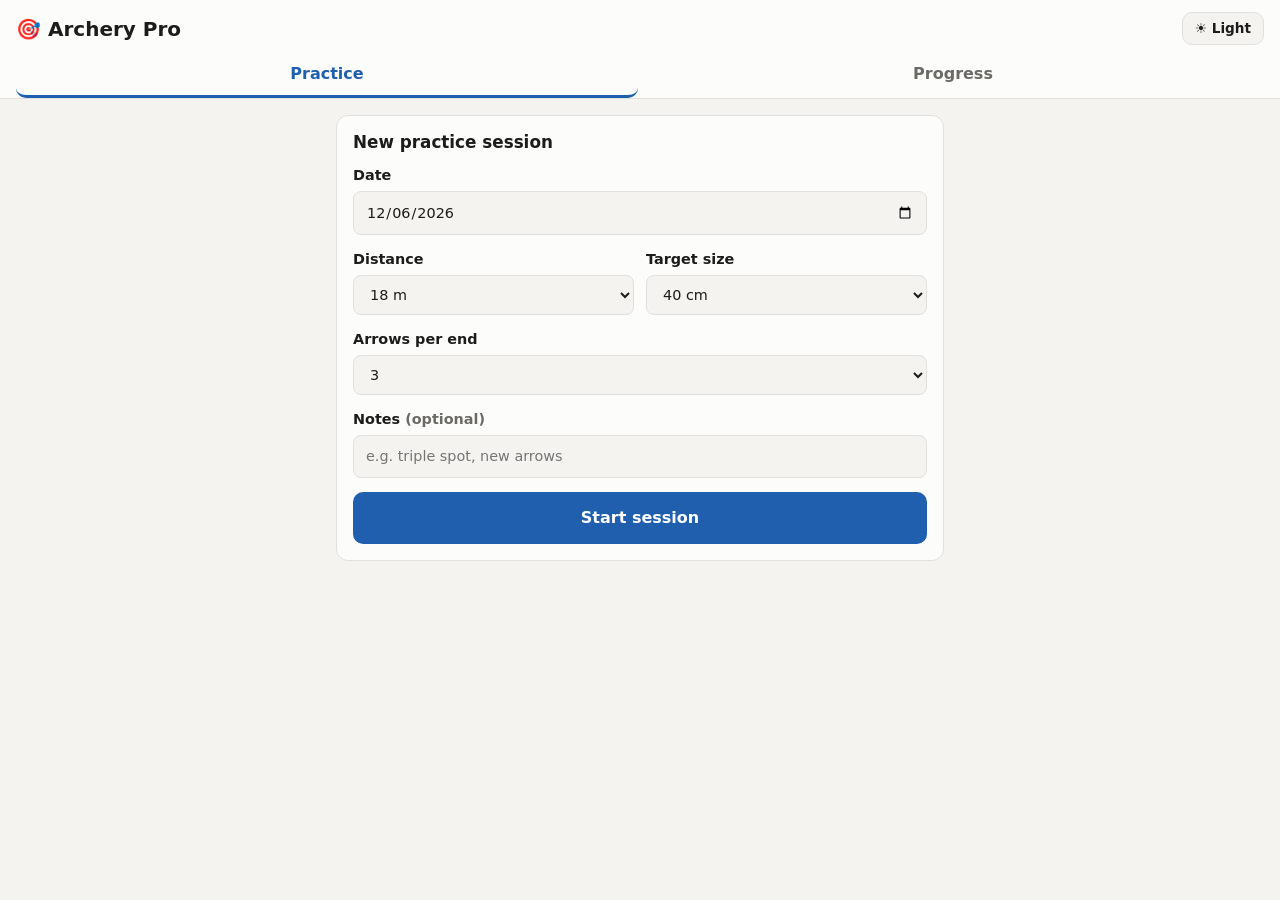
==== index.html @ 3d14a2f7 "List tally rows in ascending order Show the tally from M up to X instead of X down to M, and bump th" ====
<!doctype html>
<html lang="en">
<head>
  <meta charset="utf-8">
  <meta name="viewport" content="width=device-width, initial-scale=1, viewport-fit=cover">
  <meta name="theme-color" content="#1f5fae">
  <link rel="manifest" href="manifest.webmanifest">
  <link rel="apple-touch-icon" href="icons/apple-touch-icon.png">
  <meta name="apple-mobile-web-app-capable" content="yes">
  <meta name="mobile-web-app-capable" content="yes">
  <meta name="apple-mobile-web-app-title" content="Archery Pro">
  <meta name="apple-mobile-web-app-status-bar-style" content="default">
  <title>Archery Pro</title>
  <link rel="icon" href="data:image/svg+xml,%3Csvg xmlns=%22http://www.w3.org/2000/svg%22 viewBox=%220 0 100 100%22%3E%3Ctext y=%22.9em%22 font-size=%2290%22%3E%F0%9F%8E%AF%3C/text%3E%3C/svg%3E">
  <script>
    // Apply the saved theme before the page paints to avoid a flash.
    try {
      const t = localStorage.getItem('archeryPro.theme');
      if (t === 'light' || t === 'dark') document.documentElement.dataset.theme = t;
    } catch {}
  </script>
  <link rel="stylesheet" href="css/styles.css?v=10">
</head>
<body>
  <header class="app-header">
    <div class="header-row">
      <h1>🎯 Archery Pro</h1>
      <button id="theme-toggle" class="secondary theme-toggle" type="button"></button>
    </div>
    <nav class="tabs" role="tablist">
      <button class="tab" role="tab" data-view="practice" aria-selected="true">Practice</button>
      <button class="tab" role="tab" data-view="history" aria-selected="false">Progress</button>
    </nav>
  </header>

  <main>
    <!-- Practice: start a session, or score the active one -->
    <section id="view-practice" class="view">
      <form id="start-form" class="card" hidden>
        <h2>New practice session</h2>
        <label>Date
          <input type="date" name="date" required>
        </label>
        <div class="field-row">
          <label>Distance
            <select name="distanceM"></select>
          </label>
          <label>Target size
            <select name="targetCm"></select>
          </label>
        </div>
        <label>Arrows per end
          <select name="arrowsPerEnd">
            <option value="3" selected>3</option>
            <option value="6">6</option>
            <option value="0">Varies (tap End done after each end)</option>
          </select>
        </label>
        <label>Notes <span class="muted">(optional)</span>
          <input type="text" name="notes" placeholder="e.g. triple spot, new arrows" maxlength="80">
        </label>
        <button type="submit" class="primary">Start session</button>
      </form>

      <div id="active-session" hidden>
        <div class="card session-head">
          <div>
            <h2 id="session-title"></h2>
            <p id="session-notes" class="muted"></p>
          </div>
          <button id="finish-btn" class="secondary">Finish</button>
        </div>

        <div class="card">
          <div class="end-label">
            <span id="end-number"></span>
            <span id="end-running" class="muted"></span>
          </div>
          <div id="current-end" class="slots"></div>
          <div id="keypad" class="keypad"></div>
          <div class="keypad-actions">
            <button id="undo-btn" class="secondary">↶ Undo</button>
            <button id="end-done-btn" class="secondary">End done ✓</button>
          </div>
          <label class="inline-select">Arrows per end
            <select id="arrows-select">
              <option value="1">1</option>
              <option value="2">2</option>
              <option value="3">3</option>
              <option value="4">4</option>
              <option value="5">5</option>
              <option value="6">6</option>
              <option value="0">Any (End done)</option>
            </select>
          </label>
        </div>

        <div class="card">
          <div class="tally-head">
            <h3>Tally</h3>
            <span id="tally-total" class="muted"></span>
          </div>
          <div id="tally" class="tally"></div>
        </div>

        <div class="stats" id="live-stats"></div>

        <div class="card">
          <h3>Ends</h3>
          <table class="ends-table">
            <thead><tr><th>#</th><th>Arrows</th><th>End</th><th>Avg</th><th>Total</th><th></th></tr></thead>
            <tbody id="ends-body"></tbody>
          </table>
          <p id="ends-empty" class="empty">Tap the keypad to score your first end.</p>
        </div>

        <div class="card" id="end-chart-card" hidden>
          <h3>Average arrow score per end</h3>
          <div id="end-chart" class="chart"></div>
        </div>
      </div>
    </section>

    <!-- History: chart across sessions + session list -->
    <section id="view-history" class="view" hidden>
      <div class="setup-filter" id="setup-filter" role="radiogroup" aria-label="Distance and target size"></div>

      <div class="stats" id="overall-stats"></div>

      <div class="card">
        <h2>Average arrow score per session <span id="chart-setup" class="muted"></span></h2>
        <div id="chart" class="chart"></div>
      </div>

      <div class="card">
        <h2>Sessions</h2>
        <ul id="session-list" class="session-list"></ul>
        <p id="sessions-empty" class="empty">No sessions yet.</p>
      </div>

      <div class="card data-tools">
        <h3>Your data</h3>
        <p class="muted">Data is saved in this browser only. Export a backup to keep it safe or move it to another device.</p>
        <div class="row">
          <button id="export-btn" class="secondary">Export backup</button>
          <label class="button secondary">Import backup
            <input id="import-input" type="file" accept="application/json,.json" hidden>
          </label>
        </div>
      </div>
    </section>
  </main>

  <script type="module" src="js/app.js?v=10"></script>
  <script>
    // Keep a copy of the app on the device so it works offline.
    if ('serviceWorker' in navigator) {
      window.addEventListener('load', () => navigator.serviceWorker.register('sw.js').catch(() => {}));
    }
    // Ask the browser not to clear saved sessions when space runs low.
    if (navigator.storage && navigator.storage.persist) navigator.storage.persist().catch(() => {});
  </script>
</body>
</html>
---- css/styles.css ----
:root {
  --bg: #f4f3ef;
  --surface: #fcfcfb;
  --text: #1c1c1a;
  --text-muted: #6b6a65;
  --border: #e2e0da;
  --accent: #1f5fae;
  --accent-text: #ffffff;
  --series: #2a78d6;
  --grid: #e8e6e1;
  --danger: #c0392b;

  --gold: #f5c518;
  --red: #e0362c;
  --blue: #2f8fdd;
  --black: #222222;
  --white: #ffffff;
  --miss: #9a9890;

  --radius: 12px;
  color-scheme: light;
}

/* Dark theme: follows the system unless the user picked a theme in the app. */
@media (prefers-color-scheme: dark) {
  :root:not([data-theme="light"]) {
    --bg: #121211;
    --surface: #1a1a19;
    --text: #ecebe6;
    --text-muted: #a3a29b;
    --border: #2f2f2c;
    --accent: #3987e5;
    --series: #3987e5;
    --grid: #2b2b28;
    --black: #000000;
    color-scheme: dark;
  }
}

:root[data-theme="dark"] {
  --bg: #121211;
  --surface: #1a1a19;
  --text: #ecebe6;
  --text-muted: #a3a29b;
  --border: #2f2f2c;
  --accent: #3987e5;
  --series: #3987e5;
  --grid: #2b2b28;
  --black: #000000;
  color-scheme: dark;
}

* { box-sizing: border-box; }
[hidden] { display: none !important; }

body {
  margin: 0;
  background: var(--bg);
  color: var(--text);
  font: 16px/1.4 system-ui, -apple-system, "Segoe UI", Roboto, sans-serif;
  -webkit-tap-highlight-color: transparent;
}

h1, h2, h3 { margin: 0 0 12px; line-height: 1.2; }
h1 { font-size: 1.25rem; }
h2 { font-size: 1.05rem; }
h3 { font-size: 0.95rem; }
.muted { color: var(--text-muted); }
.empty { color: var(--text-muted); text-align: center; margin: 16px 0; }

.app-header {
  position: sticky;
  top: 0;
  z-index: 10;
  background: var(--surface);
  border-bottom: 1px solid var(--border);
  padding: 12px 16px 0;
  padding-top: max(12px, env(safe-area-inset-top));
}
.app-header h1 { margin-bottom: 0; }
.header-row { display: flex; justify-content: space-between; align-items: center; gap: 12px; margin-bottom: 8px; }
.theme-toggle { padding: 6px 12px; font-size: 0.85rem; gap: 6px; }

.tabs { display: flex; gap: 4px; }
.tab {
  flex: 1;
  background: none;
  border: 0;
  border-bottom: 3px solid transparent;
  padding: 10px 0;
  font: inherit;
  font-weight: 600;
  color: var(--text-muted);
  cursor: pointer;
}
.tab[aria-selected="true"] { color: var(--accent); border-color: var(--accent); }

main { max-width: 640px; margin: 0 auto; padding: 16px; padding-bottom: 48px; }

.card {
  background: var(--surface);
  border: 1px solid var(--border);
  border-radius: var(--radius);
  padding: 16px;
  margin-bottom: 16px;
}

/* ---------- forms & buttons ---------- */

label { display: block; margin-bottom: 14px; font-weight: 600; font-size: 0.9rem; }
input, select {
  display: block;
  width: 100%;
  margin-top: 6px;
  padding: 10px 12px;
  font: inherit;
  font-weight: 400;
  color: var(--text);
  background: var(--bg);
  border: 1px solid var(--border);
  border-radius: 8px;
}

button, .button {
  font: inherit;
  font-weight: 600;
  border-radius: 10px;
  padding: 10px 16px;
  cursor: pointer;
  border: 1px solid transparent;
  display: inline-flex;
  align-items: center;
  justify-content: center;
}
button:disabled { opacity: 0.4; cursor: default; }
.primary { background: var(--accent); color: var(--accent-text); width: 100%; padding: 14px; }
.secondary { background: var(--bg); color: var(--text); border-color: var(--border); }
.small { padding: 6px 12px; font-size: 0.85rem; }
.icon-btn { background: none; border: 0; color: var(--text-muted); padding: 6px 8px; font-size: 0.9rem; }
.icon-btn:hover { color: var(--danger); }
.row { display: flex; gap: 8px; flex-wrap: wrap; }
.row .button { margin: 0; font-size: 1rem; }

/* ---------- stats ---------- */

.stats {
  display: grid;
  grid-template-columns: repeat(auto-fit, minmax(80px, 1fr));
  gap: 8px;
  margin-bottom: 16px;
}
.stat {
  background: var(--surface);
  border: 1px solid var(--border);
  border-radius: var(--radius);
  padding: 10px 12px;
  display: flex;
  flex-direction: column;
}
.stat-value { font-size: 1.35rem; font-weight: 700; font-variant-numeric: tabular-nums; }
.stat-label { font-size: 0.75rem; color: var(--text-muted); text-transform: uppercase; letter-spacing: 0.03em; }

/* ---------- active session ---------- */

.session-head { display: flex; justify-content: space-between; align-items: center; gap: 12px; }
.session-head h2 { margin-bottom: 2px; }
.session-head p { margin: 0; font-size: 0.9rem; }

.end-label { display: flex; justify-content: space-between; font-weight: 600; margin-bottom: 10px; }

.slots { display: flex; flex-wrap: wrap; gap: 8px; margin-bottom: 16px; }
.slot {
  flex: 1 1 0;
  min-width: 44px;
  height: 52px;
  border-radius: 10px;
  border: 2px dashed var(--border);
  display: flex;
  align-items: center;
  justify-content: center;
  font-size: 1.4rem;
  font-weight: 700;
}
.slot.next { border-color: var(--accent); }
.slot.filled { border-style: solid; }

.keypad { display: grid; grid-template-columns: repeat(4, 1fr); gap: 8px; }
.key {
  height: 60px;
  font-size: 1.4rem;
  font-weight: 700;
  border-radius: 12px;
  border: 2px solid rgba(0, 0, 0, 0.15);
  touch-action: manipulation;
  user-select: none;
}
.key:active { transform: scale(0.95); }
.keypad-actions { display: grid; grid-template-columns: 1fr 1fr; gap: 8px; margin-top: 10px; }
.inline-select { display: flex; align-items: center; justify-content: space-between; gap: 12px; margin: 14px 0 0; color: var(--text-muted); }
.inline-select select { width: auto; margin-top: 0; }

/* Target face colours */
.ring-gold { background: var(--gold); color: #1c1c1a; }
.ring-red { background: var(--red); color: #ffffff; }
.ring-blue { background: var(--blue); color: #ffffff; }
.ring-black { background: var(--black); color: #ffffff; border-color: #555 !important; }
.ring-white { background: var(--white); color: #1c1c1a; border-color: #bbb !important; }
.ring-miss { background: var(--miss); color: #ffffff; }

.ends-table { width: 100%; border-collapse: collapse; font-variant-numeric: tabular-nums; }
.ends-table th { text-align: left; font-size: 0.75rem; color: var(--text-muted); font-weight: 600; padding: 4px 6px; border-bottom: 1px solid var(--border); }
.ends-table td { padding: 8px 6px; border-bottom: 1px solid var(--border); }
.ends-table tr:last-child td { border-bottom: 0; }
.ends-table tr.partial td { color: var(--text-muted); }
.ends-table tr.partial .chip { opacity: 0.6; }
.ends-table .num { text-align: right; font-weight: 600; }
.ends-table th:nth-child(3), .ends-table th:nth-child(4), .ends-table th:nth-child(5) { text-align: right; }
.chips { display: flex; gap: 4px; flex-wrap: wrap; }
.chip {
  min-width: 28px;
  height: 28px;
  border-radius: 50%;
  display: inline-flex;
  align-items: center;
  justify-content: center;
  font-size: 0.8rem;
  font-weight: 700;
  border: 1px solid rgba(0, 0, 0, 0.15);
}

/* ---------- history ---------- */

.chart { position: relative; width: 100%; }
.chart svg { display: block; max-width: 100%; height: auto; overflow: visible; }
.chart .grid { stroke: var(--grid); stroke-width: 1; }
.chart .axis { fill: var(--text-muted); font-size: 11px; }
.chart .series-line { fill: none; stroke: var(--series); stroke-width: 2; stroke-linejoin: round; stroke-linecap: round; }
.chart .series-dot { fill: var(--series); stroke: var(--surface); stroke-width: 2; }
.chart .value-label { fill: var(--text); font-size: 12px; font-weight: 600; }
.chart .reference { stroke: var(--text-muted); stroke-width: 1; stroke-dasharray: 6 4; }
.chart .reference-label { fill: var(--text-muted); font-size: 11px; paint-order: stroke; stroke: var(--surface); stroke-width: 4px; stroke-linejoin: round; }
.chart .crosshair { stroke: var(--text-muted); stroke-width: 1; stroke-dasharray: 3 3; }
.tooltip {
  position: absolute;
  transform: translate(-50%, calc(-100% - 12px));
  background: var(--text);
  color: var(--surface);
  font-size: 0.8rem;
  padding: 6px 10px;
  border-radius: 8px;
  pointer-events: none;
  white-space: nowrap;
}

.session-list { list-style: none; margin: 0; padding: 0; }
.session-item {
  display: grid;
  grid-template-columns: 1fr auto;
  gap: 4px 12px;
  padding: 12px 0;
  border-bottom: 1px solid var(--border);
}
.session-item:last-child { border-bottom: 0; }
.session-main { display: flex; flex-direction: column; min-width: 0; }
.session-main .muted { font-size: 0.85rem; overflow-wrap: anywhere; }
.session-score { display: flex; flex-direction: column; align-items: flex-end; }
.session-score .muted { font-size: 0.8rem; }
.session-actions { grid-column: 1 / -1; display: flex; justify-content: space-between; align-items: center; }
.badge {
  font-size: 0.7rem;
  background: var(--accent);
  color: var(--accent-text);
  padding: 2px 8px;
  border-radius: 999px;
  vertical-align: middle;
}

.data-tools p { font-size: 0.9rem; margin-top: 0; }

/* ---------- setup (distance / target size) ---------- */

.field-row { display: grid; grid-template-columns: 1fr 1fr; gap: 12px; }
.setup-filter { display: flex; flex-wrap: wrap; gap: 8px; margin-bottom: 16px; }
.setup-chip {
  background: var(--surface);
  color: var(--text);
  border: 1px solid var(--border);
  border-radius: 999px;
  padding: 8px 14px;
  font-size: 0.9rem;
  gap: 8px;
}
.setup-chip[aria-checked="true"] { background: var(--accent); border-color: var(--accent); color: var(--accent-text); }
.setup-chip .count { font-weight: 400; opacity: 0.8; font-variant-numeric: tabular-nums; }
#chart-setup { display: block; margin-top: 4px; font-size: 0.85rem; font-weight: 400; }

/* Six live tiles during practice: two even rows of three. */
#live-stats { grid-template-columns: repeat(3, 1fr); }

/* ---------- tally ---------- */

.tally-head { display: flex; justify-content: space-between; align-items: baseline; }
.tally { display: grid; grid-template-columns: 1fr; }
.tally-row:last-child { border-bottom: 0; }
.tally-row {
  display: grid;
  grid-template-columns: 30px 1fr auto;
  align-items: center;
  gap: 8px;
  min-height: 32px;
  padding: 2px 0;
  border-bottom: 1px solid var(--border);
}
.tally-row.zero .chip { opacity: 0.35; }
.tally-row.zero .tally-count { color: var(--text-muted); opacity: 0.6; }
.tally-marks { display: flex; flex-wrap: wrap; gap: 4px 6px; min-width: 0; }
.tally-group { stroke: var(--text); stroke-width: 2.2; stroke-linecap: round; flex: none; }
.tally-count { font-weight: 700; font-variant-numeric: tabular-nums; min-width: 2ch; text-align: right; }
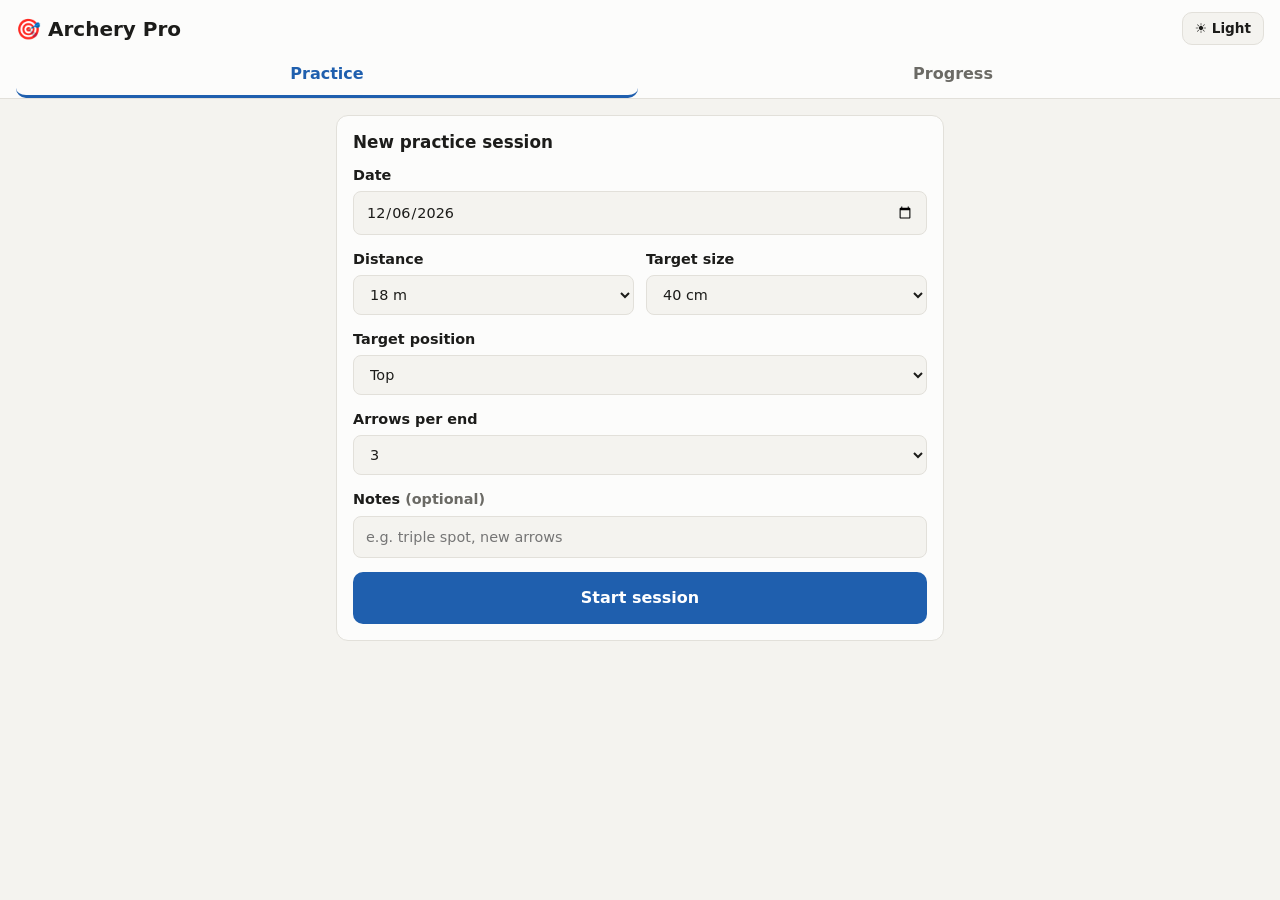
==== commit 884ccc90: "Track top and bottom target ends separately Record a target position (top or bottom) for each end, c" ====
--- a/index.html
+++ b/index.html
@@ -19,7 +19,7 @@
       if (t === 'light' || t === 'dark') document.documentElement.dataset.theme = t;
     } catch {}
   </script>
-  <link rel="stylesheet" href="css/styles.css?v=10">
+  <link rel="stylesheet" href="css/styles.css?v=11">
 </head>
 <body>
   <header class="app-header">
@@ -49,6 +49,12 @@
             <select name="targetCm"></select>
           </label>
         </div>
+        <label>Target position
+          <select name="position">
+            <option value="top">Top</option>
+            <option value="bottom">Bottom</option>
+          </select>
+        </label>
         <label>Arrows per end
           <select name="arrowsPerEnd">
             <option value="3" selected>3</option>
@@ -75,6 +81,10 @@
           <div class="end-label">
             <span id="end-number"></span>
             <span id="end-running" class="muted"></span>
+          </div>
+          <div id="position-toggle" class="segmented" role="radiogroup" aria-label="Target position">
+            <button type="button" role="radio" data-position="top">Top target</button>
+            <button type="button" role="radio" data-position="bottom">Bottom target</button>
           </div>
           <div id="current-end" class="slots"></div>
           <div id="keypad" class="keypad"></div>
@@ -125,6 +135,12 @@
     <section id="view-history" class="view" hidden>
       <div class="setup-filter" id="setup-filter" role="radiogroup" aria-label="Distance and target size"></div>
 
+      <div id="position-filter" class="segmented" role="radiogroup" aria-label="Target position">
+        <button type="button" role="radio" data-filter-position="all">Combined</button>
+        <button type="button" role="radio" data-filter-position="top">Top</button>
+        <button type="button" role="radio" data-filter-position="bottom">Bottom</button>
+      </div>
+
       <div class="stats" id="overall-stats"></div>
 
       <div class="card">
@@ -151,7 +167,7 @@
     </section>
   </main>
 
-  <script type="module" src="js/app.js?v=10"></script>
+  <script type="module" src="js/app.js?v=11"></script>
   <script>
     // Keep a copy of the app on the device so it works offline.
     if ('serviceWorker' in navigator) {
--- a/css/styles.css
+++ b/css/styles.css
@@ -317,3 +317,38 @@
 .tally-group { stroke: var(--text); stroke-width: 2.2; stroke-linecap: round; flex: none; }
 .tally-count { font-weight: 700; font-variant-numeric: tabular-nums; min-width: 2ch; text-align: right; }
 
+/* ---------- target position (top / bottom) ---------- */
+
+.segmented {
+  display: flex;
+  background: var(--bg);
+  border: 1px solid var(--border);
+  border-radius: 10px;
+  padding: 3px;
+  gap: 3px;
+  margin-bottom: 12px;
+}
+.segmented button {
+  flex: 1;
+  background: none;
+  color: var(--text-muted);
+  border: 0;
+  border-radius: 8px;
+  padding: 8px 10px;
+  font-size: 0.9rem;
+}
+.segmented button[aria-checked="true"] { background: var(--accent); color: var(--accent-text); }
+#position-filter { margin-bottom: 16px; }
+.pos-badge {
+  display: inline-block;
+  margin-left: 4px;
+  font-size: 0.65rem;
+  font-weight: 700;
+  line-height: 1;
+  padding: 3px 4px;
+  border-radius: 4px;
+  vertical-align: middle;
+  border: 1px solid var(--border);
+  color: var(--text-muted);
+}
+
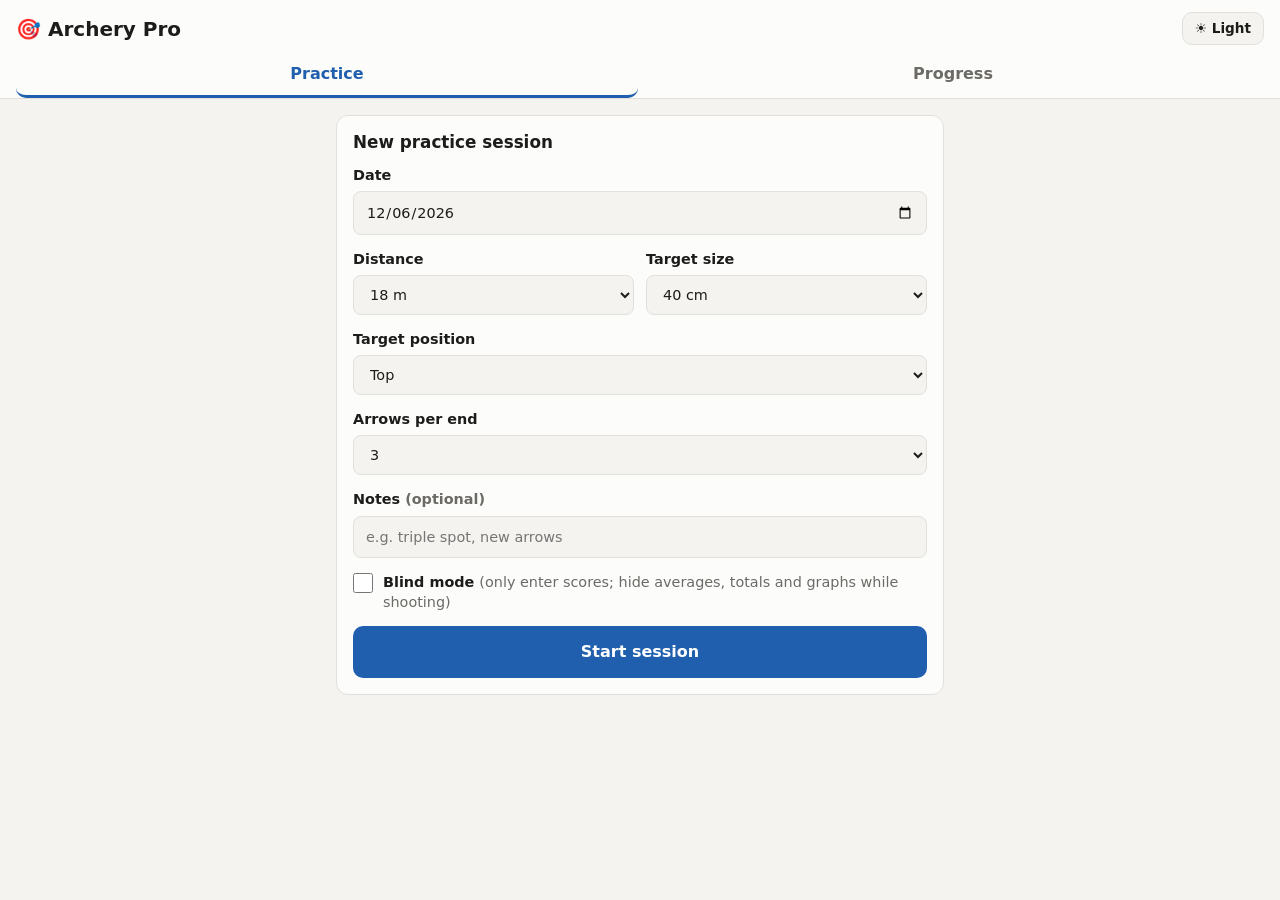
==== commit 793ccf71: "Add blind mode and raw score sharing Blind mode (chosen at session start or toggled during practice)" ====
--- a/index.html
+++ b/index.html
@@ -19,7 +19,7 @@
       if (t === 'light' || t === 'dark') document.documentElement.dataset.theme = t;
     } catch {}
   </script>
-  <link rel="stylesheet" href="css/styles.css?v=11">
+  <link rel="stylesheet" href="css/styles.css?v=12">
 </head>
 <body>
   <header class="app-header">
@@ -65,6 +65,10 @@
         <label>Notes <span class="muted">(optional)</span>
           <input type="text" name="notes" placeholder="e.g. triple spot, new arrows" maxlength="80">
         </label>
+        <label class="check-label">
+          <input type="checkbox" name="blind">
+          <span>Blind mode <span class="muted">(only enter scores; hide averages, totals and graphs while shooting)</span></span>
+        </label>
         <button type="submit" class="primary">Start session</button>
       </form>
 
@@ -75,6 +79,10 @@
             <p id="session-notes" class="muted"></p>
           </div>
           <button id="finish-btn" class="secondary">Finish</button>
+          <div class="session-tools">
+            <button id="blind-btn" class="secondary small" type="button" aria-pressed="false"></button>
+            <button id="share-btn" class="secondary small" type="button">Share scores</button>
+          </div>
         </div>
 
         <div class="card">
@@ -105,7 +113,7 @@
           </label>
         </div>
 
-        <div class="card">
+        <div class="card" id="tally-card">
           <div class="tally-head">
             <h3>Tally</h3>
             <span id="tally-total" class="muted"></span>
@@ -118,7 +126,7 @@
         <div class="card">
           <h3>Ends</h3>
           <table class="ends-table">
-            <thead><tr><th>#</th><th>Arrows</th><th>End</th><th>Avg</th><th>Total</th><th></th></tr></thead>
+            <thead><tr><th>#</th><th>Arrows</th><th class="score-col">End</th><th class="score-col">Avg</th><th class="score-col">Total</th><th></th></tr></thead>
             <tbody id="ends-body"></tbody>
           </table>
           <p id="ends-empty" class="empty">Tap the keypad to score your first end.</p>
@@ -167,7 +175,20 @@
     </section>
   </main>
 
-  <script type="module" src="js/app.js?v=11"></script>
+  <dialog id="share-dialog" aria-labelledby="share-title">
+    <h2 id="share-title">Raw scores</h2>
+    <p class="muted">Send these to your coach, or save them as a text file.</p>
+    <textarea id="share-text" readonly rows="12"></textarea>
+    <div class="share-actions">
+      <button id="share-native" class="secondary" type="button" hidden>Share…</button>
+      <a id="share-email" class="button secondary" href="#">Email</a>
+      <button id="share-download" class="secondary" type="button">Download .txt</button>
+      <button id="share-copy" class="secondary" type="button">Copy</button>
+    </div>
+    <button id="share-close" class="primary" type="button">Done</button>
+  </dialog>
+
+  <script type="module" src="js/app.js?v=12"></script>
   <script>
     // Keep a copy of the app on the device so it works offline.
     if ('serviceWorker' in navigator) {
--- a/css/styles.css
+++ b/css/styles.css
@@ -352,3 +352,43 @@
   color: var(--text-muted);
 }
 
+/* ---------- blind mode ---------- */
+
+.session-head { flex-wrap: wrap; }
+.session-tools { flex-basis: 100%; display: flex; gap: 8px; }
+#blind-btn[aria-pressed="true"] { background: var(--accent); border-color: var(--accent); color: var(--accent-text); }
+.blind #live-stats,
+.blind #tally-card,
+.blind #end-chart-card,
+.blind #end-running,
+.blind .score-col { display: none !important; }
+
+.check-label { display: flex; align-items: flex-start; gap: 10px; font-weight: 600; }
+.check-label input { display: inline-block; width: 20px; height: 20px; margin: 1px 0 0; flex: none; accent-color: var(--accent); }
+.check-label .muted { font-weight: 400; }
+
+/* ---------- share dialog ---------- */
+
+#share-dialog {
+  width: min(560px, calc(100vw - 32px));
+  border: 1px solid var(--border);
+  border-radius: var(--radius);
+  background: var(--surface);
+  color: var(--text);
+  padding: 20px;
+}
+#share-dialog::backdrop { background: rgba(0, 0, 0, 0.45); }
+#share-dialog p { margin: 0 0 12px; font-size: 0.9rem; }
+#share-text {
+  width: 100%;
+  font: 0.85rem/1.45 ui-monospace, SFMono-Regular, Menlo, Consolas, monospace;
+  color: var(--text);
+  background: var(--bg);
+  border: 1px solid var(--border);
+  border-radius: 8px;
+  padding: 10px;
+  resize: vertical;
+}
+.share-actions { display: grid; grid-template-columns: 1fr 1fr; gap: 8px; margin: 12px 0; }
+.share-actions .button { text-decoration: none; }
+
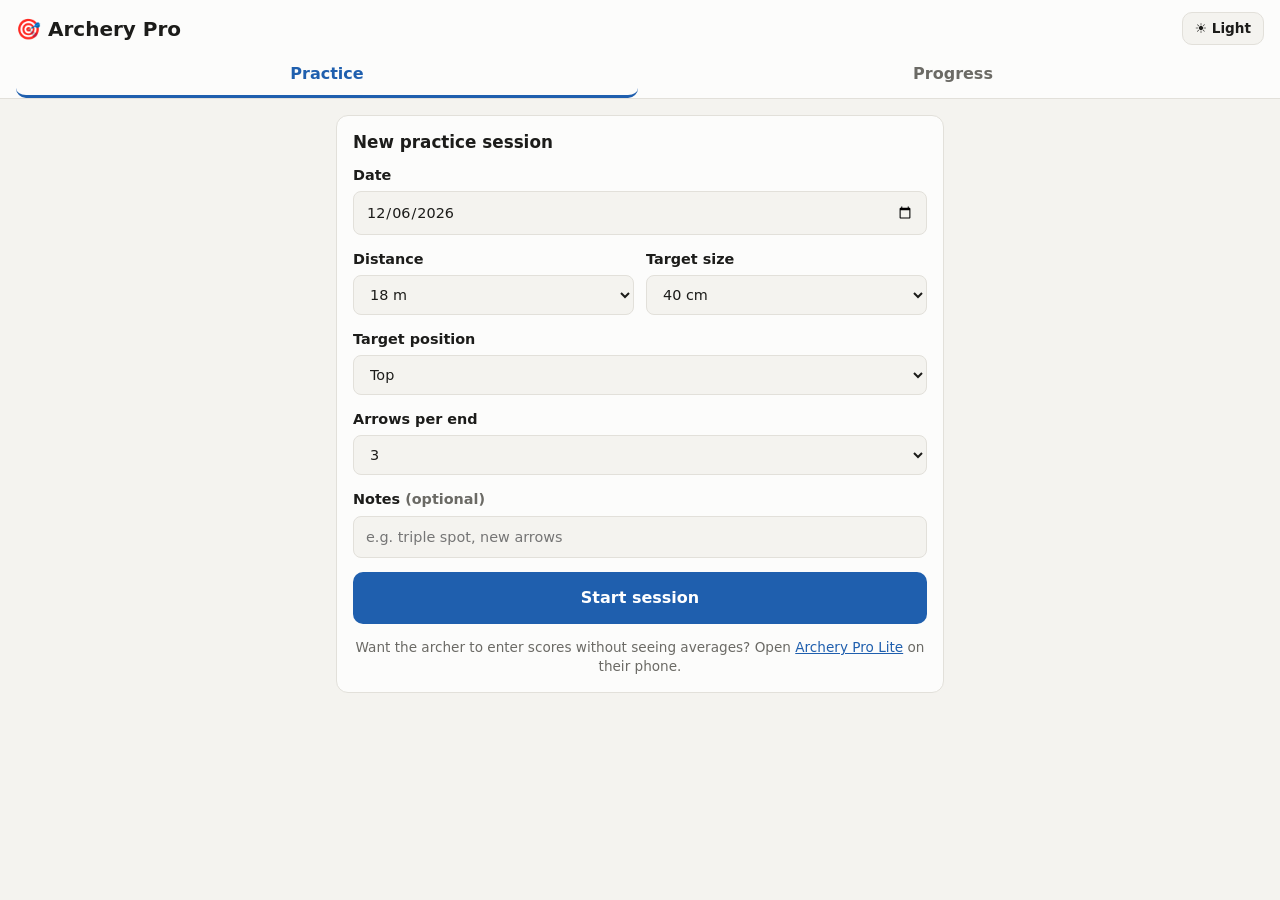
==== commit 0e3d8ab4: "Add Archery Pro Lite, a separate raw-score page for the archer lite.html lets the archer enter score" ====
--- a/index.html
+++ b/index.html
@@ -19,7 +19,7 @@
       if (t === 'light' || t === 'dark') document.documentElement.dataset.theme = t;
     } catch {}
   </script>
-  <link rel="stylesheet" href="css/styles.css?v=12">
+  <link rel="stylesheet" href="css/styles.css?v=13">
 </head>
 <body>
   <header class="app-header">
@@ -65,11 +65,8 @@
         <label>Notes <span class="muted">(optional)</span>
           <input type="text" name="notes" placeholder="e.g. triple spot, new arrows" maxlength="80">
         </label>
-        <label class="check-label">
-          <input type="checkbox" name="blind">
-          <span>Blind mode <span class="muted">(only enter scores; hide averages, totals and graphs while shooting)</span></span>
-        </label>
         <button type="submit" class="primary">Start session</button>
+        <p class="lite-link muted">Want the archer to enter scores without seeing averages? Open <a href="lite.html">Archery Pro Lite</a> on their phone.</p>
       </form>
 
       <div id="active-session" hidden>
@@ -80,7 +77,6 @@
           </div>
           <button id="finish-btn" class="secondary">Finish</button>
           <div class="session-tools">
-            <button id="blind-btn" class="secondary small" type="button" aria-pressed="false"></button>
             <button id="share-btn" class="secondary small" type="button">Share scores</button>
           </div>
         </div>
@@ -188,7 +184,7 @@
     <button id="share-close" class="primary" type="button">Done</button>
   </dialog>
 
-  <script type="module" src="js/app.js?v=12"></script>
+  <script type="module" src="js/app.js?v=13"></script>
   <script>
     // Keep a copy of the app on the device so it works offline.
     if ('serviceWorker' in navigator) {
--- a/css/styles.css
+++ b/css/styles.css
@@ -352,20 +352,25 @@
   color: var(--text-muted);
 }
 
-/* ---------- blind mode ---------- */
+/* ---------- session tools / Lite page ---------- */
 
 .session-head { flex-wrap: wrap; }
 .session-tools { flex-basis: 100%; display: flex; gap: 8px; }
-#blind-btn[aria-pressed="true"] { background: var(--accent); border-color: var(--accent); color: var(--accent-text); }
-.blind #live-stats,
-.blind #tally-card,
-.blind #end-chart-card,
-.blind #end-running,
-.blind .score-col { display: none !important; }
-
-.check-label { display: flex; align-items: flex-start; gap: 10px; font-weight: 600; }
-.check-label input { display: inline-block; width: 20px; height: 20px; margin: 1px 0 0; flex: none; accent-color: var(--accent); }
-.check-label .muted { font-weight: 400; }
+.lite-link { font-size: 0.85rem; margin: 14px 0 0; text-align: center; }
+.lite-link a { color: var(--accent); }
+.lite-badge {
+  font-size: 0.7rem;
+  font-weight: 700;
+  text-transform: uppercase;
+  letter-spacing: 0.05em;
+  background: var(--accent);
+  color: var(--accent-text);
+  padding: 3px 8px;
+  border-radius: 999px;
+  vertical-align: middle;
+}
+.lite-saved { text-align: center; }
+.lite-saved p { margin: 0 0 12px; }
 
 /* ---------- share dialog ---------- */
 
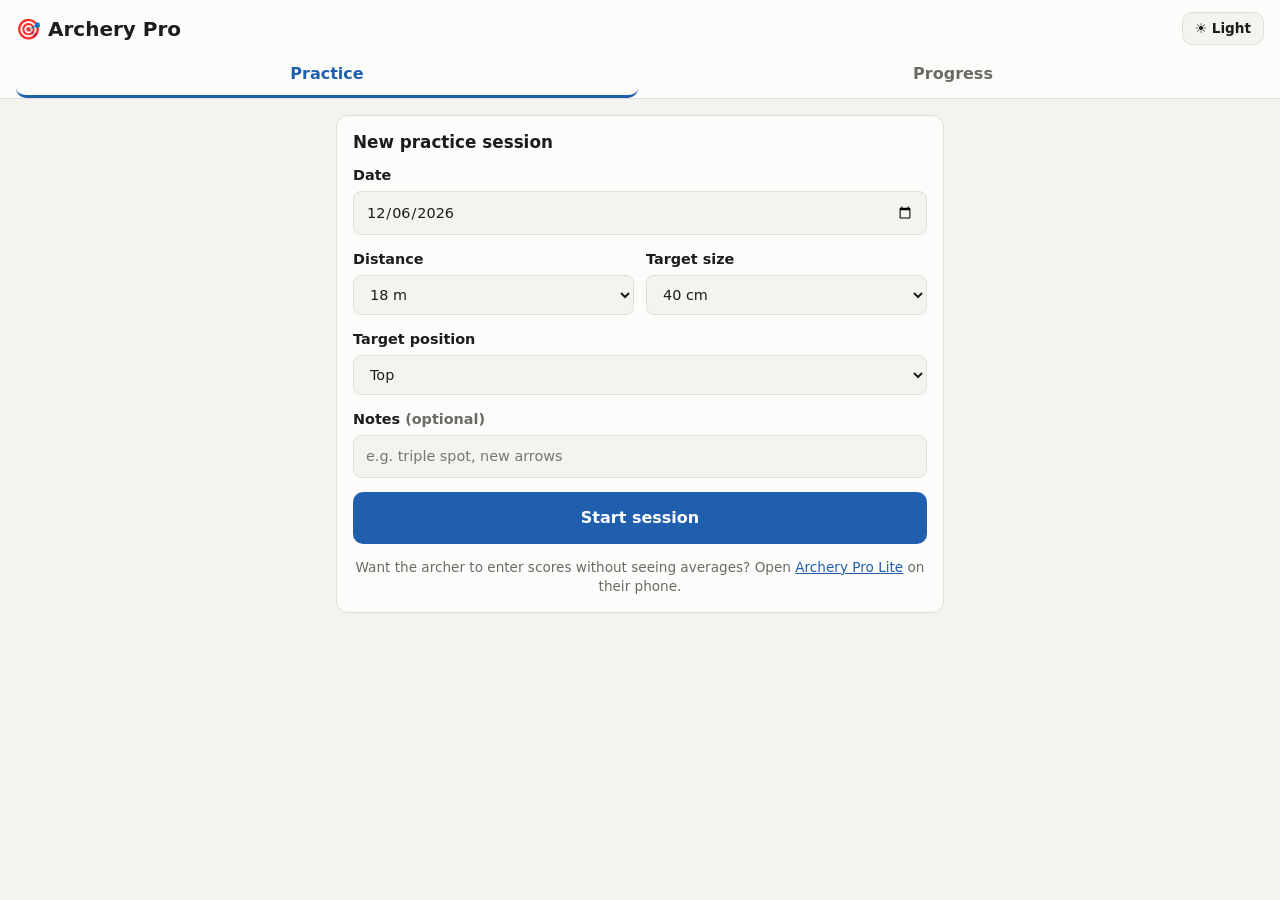
==== commit afe8a472: "Make every end variable and remove the arrows-per-end dropdowns Ends now always stay open until End " ====
--- a/index.html
+++ b/index.html
@@ -19,7 +19,7 @@
       if (t === 'light' || t === 'dark') document.documentElement.dataset.theme = t;
     } catch {}
   </script>
-  <link rel="stylesheet" href="css/styles.css?v=13">
+  <link rel="stylesheet" href="css/styles.css?v=14">
 </head>
 <body>
   <header class="app-header">
@@ -55,13 +55,6 @@
             <option value="bottom">Bottom</option>
           </select>
         </label>
-        <label>Arrows per end
-          <select name="arrowsPerEnd">
-            <option value="3" selected>3</option>
-            <option value="6">6</option>
-            <option value="0">Varies (tap End done after each end)</option>
-          </select>
-        </label>
         <label>Notes <span class="muted">(optional)</span>
           <input type="text" name="notes" placeholder="e.g. triple spot, new arrows" maxlength="80">
         </label>
@@ -94,19 +87,8 @@
           <div id="keypad" class="keypad"></div>
           <div class="keypad-actions">
             <button id="undo-btn" class="secondary">↶ Undo</button>
-            <button id="end-done-btn" class="secondary">End done ✓</button>
+            <button id="end-done-btn" class="primary">End done ✓</button>
           </div>
-          <label class="inline-select">Arrows per end
-            <select id="arrows-select">
-              <option value="1">1</option>
-              <option value="2">2</option>
-              <option value="3">3</option>
-              <option value="4">4</option>
-              <option value="5">5</option>
-              <option value="6">6</option>
-              <option value="0">Any (End done)</option>
-            </select>
-          </label>
         </div>
 
         <div class="card" id="tally-card">
@@ -184,7 +166,7 @@
     <button id="share-close" class="primary" type="button">Done</button>
   </dialog>
 
-  <script type="module" src="js/app.js?v=13"></script>
+  <script type="module" src="js/app.js?v=14"></script>
   <script>
     // Keep a copy of the app on the device so it works offline.
     if ('serviceWorker' in navigator) {
